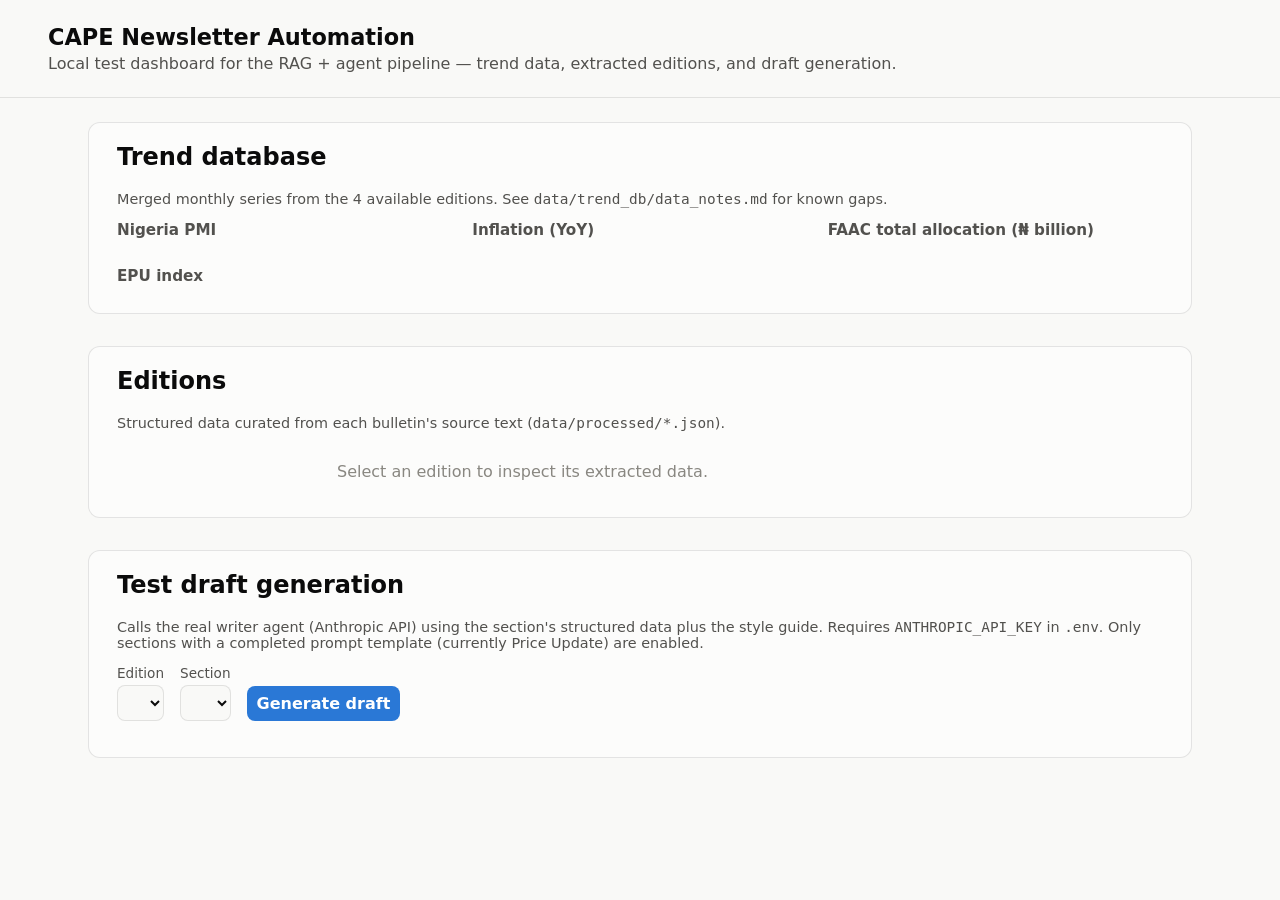
==== web/index.html @ d19237ff "Extract structured data from the 4 available bulletins and add a test dashboard Curates data/process" ====
<!doctype html>
<html lang="en">
<head>
<meta charset="utf-8" />
<meta name="viewport" content="width=device-width, initial-scale=1" />
<title>CAPE Newsletter — Pipeline Dashboard</title>
<link rel="stylesheet" href="styles.css" />
</head>
<body>
<header class="topbar">
  <div>
    <h1>CAPE Newsletter Automation</h1>
    <p class="subtitle">Local test dashboard for the RAG + agent pipeline — trend data, extracted editions, and draft generation.</p>
  </div>
</header>

<main class="layout">
  <section class="panel" id="trend-panel">
    <h2>Trend database</h2>
    <p class="hint">Merged monthly series from the 4 available editions. See <code>data/trend_db/data_notes.md</code> for known gaps.</p>
    <div class="chart-grid">
      <div class="chart-card">
        <h3>Nigeria PMI</h3>
        <div id="chart-pmi" class="chart"></div>
      </div>
      <div class="chart-card">
        <h3>Inflation (YoY)</h3>
        <div id="chart-inflation" class="chart"></div>
      </div>
      <div class="chart-card">
        <h3>FAAC total allocation (₦ billion)</h3>
        <div id="chart-faac" class="chart"></div>
      </div>
      <div class="chart-card">
        <h3>EPU index</h3>
        <div id="chart-epu" class="chart"></div>
      </div>
    </div>
  </section>

  <section class="panel" id="editions-panel">
    <h2>Editions</h2>
    <p class="hint">Structured data curated from each bulletin's source text (<code>data/processed/*.json</code>).</p>
    <div class="editions-layout">
      <ul id="edition-list" class="edition-list"></ul>
      <div id="edition-detail" class="edition-detail">
        <p class="empty-state">Select an edition to inspect its extracted data.</p>
      </div>
    </div>
  </section>

  <section class="panel" id="generate-panel">
    <h2>Test draft generation</h2>
    <p class="hint">
      Calls the real writer agent (Anthropic API) using the section's structured data plus the style guide.
      Requires <code>ANTHROPIC_API_KEY</code> in <code>.env</code>. Only sections with a completed prompt
      template (currently Price Update) are enabled.
    </p>
    <form id="generate-form" class="generate-form">
      <label>
        Edition
        <select id="gen-edition"></select>
      </label>
      <label>
        Section
        <select id="gen-section"></select>
      </label>
      <button type="submit">Generate draft</button>
    </form>
    <div id="generate-result" class="generate-result"></div>
  </section>
</main>

<script src="app.js"></script>
</body>
</html>
---- web/styles.css ----
:root {
  color-scheme: light;
  --page: #f9f9f7;
  --surface: #fcfcfb;
  --text-primary: #0b0b0b;
  --text-secondary: #52514e;
  --text-muted: #898781;
  --gridline: #e1e0d9;
  --baseline: #c3c2b7;
  --border: rgba(11, 11, 11, 0.1);
  --series-1: #2a78d6; /* blue */
  --series-2: #eb6834; /* orange */
  --series-3: #1baf7a; /* aqua */
  --good: #006300;
  --critical: #d03b3b;
}

@media (prefers-color-scheme: dark) {
  :root:where(:not([data-theme="light"])) {
    color-scheme: dark;
    --page: #0d0d0d;
    --surface: #1a1a19;
    --text-primary: #ffffff;
    --text-secondary: #c3c2b7;
    --text-muted: #898781;
    --gridline: #2c2c2a;
    --baseline: #383835;
    --border: rgba(255, 255, 255, 0.1);
    --series-1: #3987e5;
    --series-2: #d95926;
    --series-3: #199e70;
    --good: #0ca30c;
    --critical: #e66767;
  }
}
:root[data-theme="dark"] {
  color-scheme: dark;
  --page: #0d0d0d;
  --surface: #1a1a19;
  --text-primary: #ffffff;
  --text-secondary: #c3c2b7;
  --text-muted: #898781;
  --gridline: #2c2c2a;
  --baseline: #383835;
  --border: rgba(255, 255, 255, 0.1);
  --series-1: #3987e5;
  --series-2: #d95926;
  --series-3: #199e70;
  --good: #0ca30c;
  --critical: #e66767;
}

* { box-sizing: border-box; }

body {
  margin: 0;
  background: var(--page);
  color: var(--text-primary);
  font-family: system-ui, -apple-system, "Segoe UI", sans-serif;
}

.topbar {
  padding: 24px clamp(16px, 4vw, 48px);
  border-bottom: 1px solid var(--border);
}
.topbar h1 { margin: 0 0 4px; font-size: 1.4rem; }
.subtitle { margin: 0; color: var(--text-secondary); }

.layout {
  padding: 24px clamp(16px, 4vw, 48px) 64px;
  display: flex;
  flex-direction: column;
  gap: 32px;
  max-width: 1200px;
  margin: 0 auto;
}

.panel {
  background: var(--surface);
  border: 1px solid var(--border);
  border-radius: 12px;
  padding: 20px clamp(16px, 3vw, 28px);
}
.panel h2 { margin-top: 0; }
.hint { color: var(--text-secondary); font-size: 0.9rem; }

.chart-grid {
  display: grid;
  grid-template-columns: repeat(auto-fit, minmax(280px, 1fr));
  gap: 20px;
}
.chart-card h3 { font-size: 0.95rem; margin: 0 0 8px; color: var(--text-secondary); }
.chart { width: 100%; overflow-x: auto; }
.chart svg { width: 100%; height: auto; display: block; }

.legend { display: flex; gap: 14px; flex-wrap: wrap; margin-top: 6px; font-size: 0.8rem; color: var(--text-secondary); }
.legend-item { display: flex; align-items: center; gap: 6px; }
.legend-swatch { width: 10px; height: 10px; border-radius: 2px; display: inline-block; }

.tooltip {
  position: absolute;
  pointer-events: none;
  background: var(--text-primary);
  color: var(--page);
  font-size: 0.75rem;
  padding: 6px 8px;
  border-radius: 6px;
  white-space: nowrap;
  opacity: 0;
  transition: opacity 0.1s;
  z-index: 10;
}

.editions-layout {
  display: grid;
  grid-template-columns: 200px 1fr;
  gap: 20px;
}
@media (max-width: 640px) {
  .editions-layout { grid-template-columns: 1fr; }
}

.edition-list { list-style: none; margin: 0; padding: 0; display: flex; flex-direction: column; gap: 4px; }
.edition-list li {
  padding: 10px 12px;
  border-radius: 8px;
  cursor: pointer;
  border: 1px solid transparent;
  color: var(--text-secondary);
}
.edition-list li:hover { background: var(--page); }
.edition-list li.active {
  border-color: var(--series-1);
  color: var(--text-primary);
  font-weight: 600;
}

.edition-detail dl { margin: 0; }
.edition-detail h4 { margin: 16px 0 8px; font-size: 0.9rem; color: var(--text-secondary); text-transform: uppercase; letter-spacing: 0.03em; }
.edition-detail dt { font-size: 0.8rem; color: var(--text-muted); margin-top: 6px; }
.edition-detail dd { margin: 0 0 2px; font-variant-numeric: tabular-nums; }
.edition-detail .notes { margin-top: 8px; font-size: 0.85rem; color: var(--text-secondary); }
.empty-state { color: var(--text-muted); }

.generate-form {
  display: flex;
  gap: 16px;
  align-items: flex-end;
  flex-wrap: wrap;
  margin-top: 12px;
}
.generate-form label { display: flex; flex-direction: column; gap: 4px; font-size: 0.85rem; color: var(--text-secondary); }
.generate-form select, .generate-form button {
  font: inherit;
  padding: 8px 10px;
  border-radius: 8px;
  border: 1px solid var(--border);
  background: var(--page);
  color: var(--text-primary);
}
.generate-form button {
  background: var(--series-1);
  color: white;
  border: none;
  cursor: pointer;
  font-weight: 600;
}
.generate-form button:disabled { opacity: 0.5; cursor: not-allowed; }

.generate-result {
  margin-top: 16px;
  white-space: pre-wrap;
  line-height: 1.5;
  font-size: 0.95rem;
}
.generate-result .error { color: var(--critical); }
.generate-result .loading { color: var(--text-muted); }
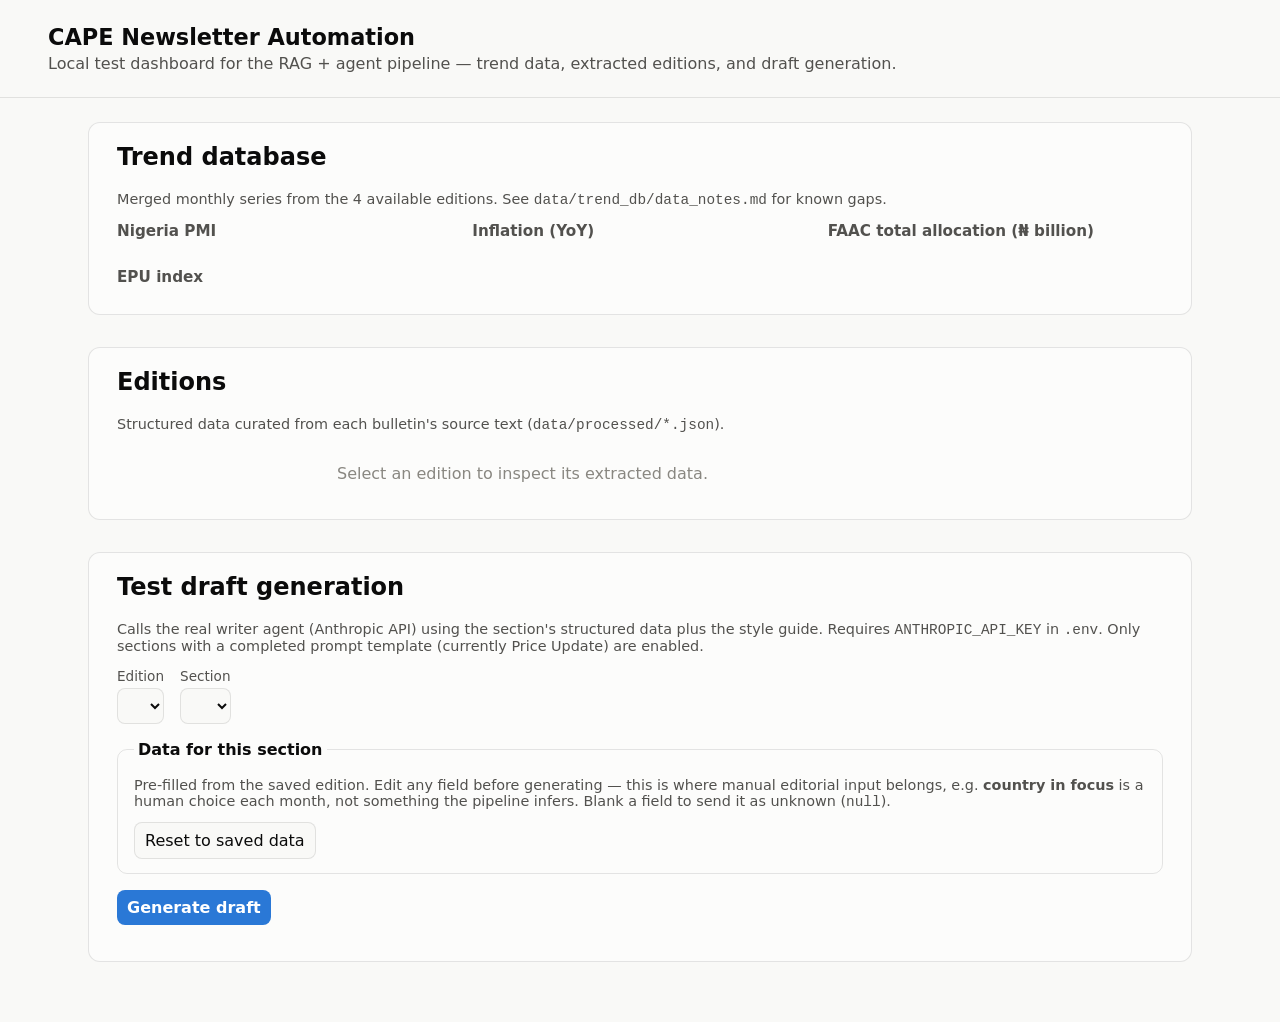
==== commit bdf46cd5: "Add editable per-section data panel to the local test dashboard Surfaces the structured data (and ma" ====
--- a/web/index.html
+++ b/web/index.html
@@ -57,15 +57,29 @@
       template (currently Price Update) are enabled.
     </p>
     <form id="generate-form" class="generate-form">
-      <label>
-        Edition
-        <select id="gen-edition"></select>
-      </label>
-      <label>
-        Section
-        <select id="gen-section"></select>
-      </label>
-      <button type="submit">Generate draft</button>
+      <div class="generate-form-row">
+        <label>
+          Edition
+          <select id="gen-edition"></select>
+        </label>
+        <label>
+          Section
+          <select id="gen-section"></select>
+        </label>
+      </div>
+
+      <fieldset id="gen-data-fieldset" class="data-fieldset">
+        <legend>Data for this section</legend>
+        <p class="hint">
+          Pre-filled from the saved edition. Edit any field before generating — this is where manual
+          editorial input belongs, e.g. <strong>country in focus</strong> is a human choice each month,
+          not something the pipeline infers. Blank a field to send it as unknown (<code>null</code>).
+        </p>
+        <div id="gen-data-fields" class="data-fields"></div>
+        <button type="button" id="gen-data-reset" class="secondary-button">Reset to saved data</button>
+      </fieldset>
+
+      <button type="submit" id="gen-submit">Generate draft</button>
     </form>
     <div id="generate-result" class="generate-result"></div>
   </section>
--- a/web/styles.css
+++ b/web/styles.css
@@ -144,13 +144,18 @@
 
 .generate-form {
   display: flex;
+  flex-direction: column;
+  gap: 16px;
+  margin-top: 12px;
+}
+.generate-form-row {
+  display: flex;
   gap: 16px;
   align-items: flex-end;
   flex-wrap: wrap;
-  margin-top: 12px;
 }
 .generate-form label { display: flex; flex-direction: column; gap: 4px; font-size: 0.85rem; color: var(--text-secondary); }
-.generate-form select, .generate-form button {
+.generate-form select, .generate-form input, .generate-form textarea, .generate-form button {
   font: inherit;
   padding: 8px 10px;
   border-radius: 8px;
@@ -158,14 +163,41 @@
   background: var(--page);
   color: var(--text-primary);
 }
-.generate-form button {
+.generate-form textarea { resize: vertical; min-height: 44px; }
+.generate-form > button {
   background: var(--series-1);
   color: white;
   border: none;
   cursor: pointer;
   font-weight: 600;
+  align-self: flex-start;
 }
 .generate-form button:disabled { opacity: 0.5; cursor: not-allowed; }
+.secondary-button {
+  background: transparent;
+  cursor: pointer;
+  align-self: flex-start;
+}
+
+.data-fieldset {
+  border: 1px solid var(--border);
+  border-radius: 10px;
+  padding: 14px 16px;
+  margin: 0;
+}
+.data-fieldset legend {
+  font-weight: 600;
+  padding: 0 4px;
+}
+.data-fieldset .hint { margin: 4px 0 12px; }
+.data-fields {
+  display: grid;
+  grid-template-columns: repeat(auto-fill, minmax(220px, 1fr));
+  gap: 12px 16px;
+}
+.data-field { display: flex; flex-direction: column; gap: 4px; font-size: 0.8rem; color: var(--text-secondary); }
+.data-field-label { text-transform: capitalize; }
+.data-field-hint { font-size: 0.72rem; color: var(--series-2); font-style: italic; }
 
 .generate-result {
   margin-top: 16px;
